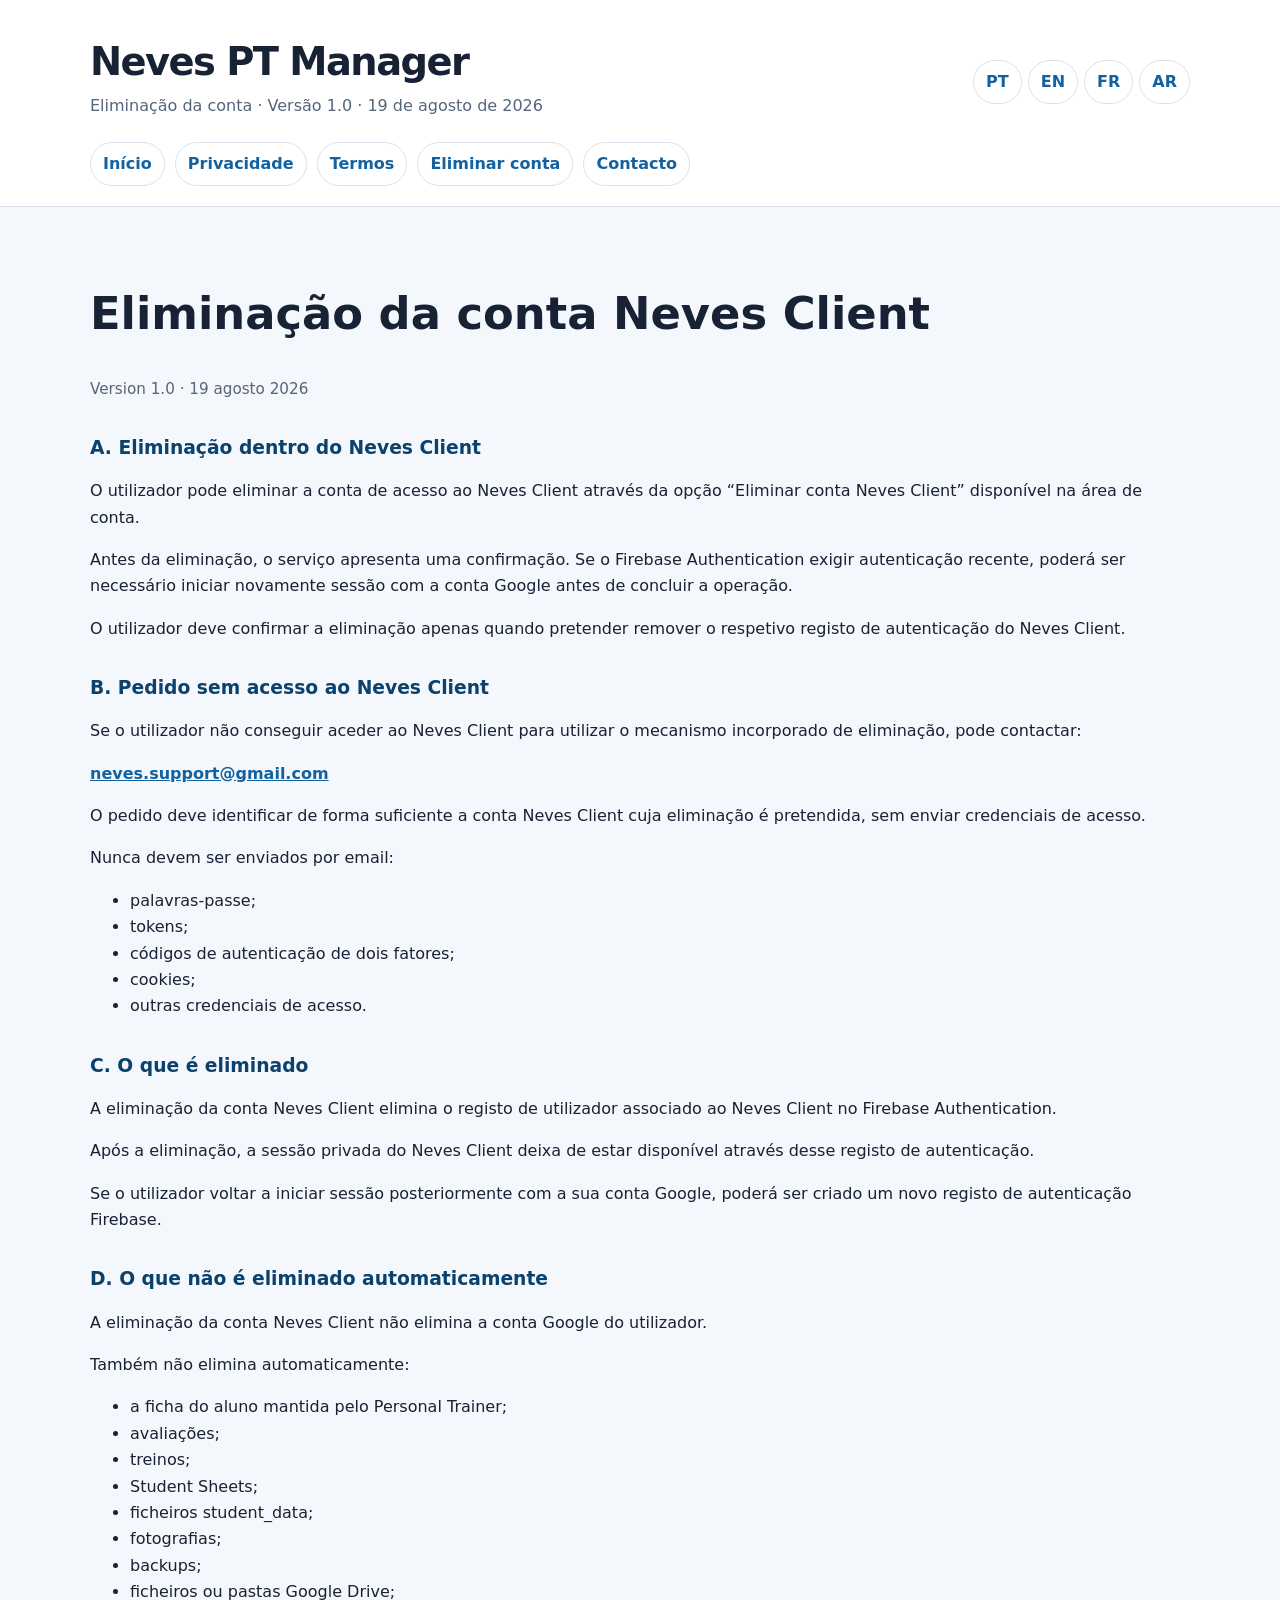
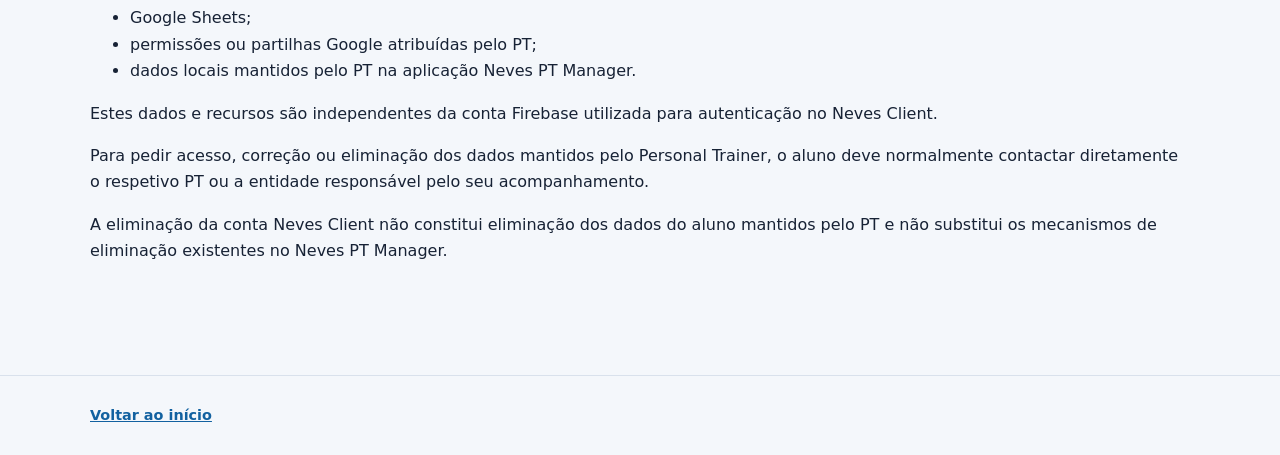
==== account-deletion.html @ 7a6c38d6 "Publish Neves PT Manager legal pages" ====
<!doctype html><html lang="pt"><head><meta charset="utf-8"><meta name="viewport" content="width=device-width,initial-scale=1"><meta name="description" content="Eliminação da conta Neves Client."><title>Eliminação da conta — Neves PT Manager</title><link rel="stylesheet" href="style.css"></head><body><header class="site-header"><div class="wrap brand"><div><h1>Neves PT Manager</h1><p class="i18n i18n-pt">Eliminação da conta · Versão 1.0 · 19 de agosto de 2026</p><p class="i18n i18n-en">Delete Neves Client Account</p><p class="i18n i18n-fr">Supprimer le compte Neves Client</p><p class="i18n i18n-ar" dir="rtl">حذف حساب Neves Client</p></div><div class="lang" aria-label="Idioma"><a href="#pt">PT</a><a href="#en">EN</a><a href="#fr">FR</a><a href="#ar">AR</a></div></div><div class="wrap"><nav aria-label="Navegação principal" class="i18n-nav-wrap"><span class="i18n i18n-nav i18n-pt"><a href="index.html#pt">Início</a><a href="privacy.html#pt">Privacidade</a><a href="terms.html#pt">Termos</a><a href="account-deletion.html#pt">Eliminar conta</a><a href="mailto:neves.support@gmail.com">Contacto</a></span><span class="i18n i18n-nav i18n-en"><a href="index.html#en">Home</a><a href="privacy.html#en">Privacy</a><a href="terms.html#en">Terms</a><a href="account-deletion.html#en">Delete account</a><a href="mailto:neves.support@gmail.com">Contact</a></span><span class="i18n i18n-nav i18n-fr"><a href="index.html#fr">Accueil</a><a href="privacy.html#fr">Confidentialité</a><a href="terms.html#fr">Conditions</a><a href="account-deletion.html#fr">Supprimer le compte</a><a href="mailto:neves.support@gmail.com">Contact</a></span><span class="i18n i18n-nav i18n-ar" dir="rtl"><a href="index.html#ar">الرئيسية</a><a href="privacy.html#ar">الخصوصية</a><a href="terms.html#ar">الشروط</a><a href="account-deletion.html#ar">حذف الحساب</a><a href="mailto:neves.support@gmail.com">اتصال</a></span></nav></div></header><main class="wrap legal"><section id="pt" class="language-panel" lang="pt"><header><h2>Eliminação da conta Neves Client</h2><p class="meta">Version 1.0 · 19 agosto 2026</p></header><h3>A. Eliminação dentro do Neves Client</h3><p>O utilizador pode eliminar a conta de acesso ao Neves Client através da opção “Eliminar conta Neves Client” disponível na área de conta.</p><p>Antes da eliminação, o serviço apresenta uma confirmação. Se o Firebase Authentication exigir autenticação recente, poderá ser necessário iniciar novamente sessão com a conta Google antes de concluir a operação.</p><p>O utilizador deve confirmar a eliminação apenas quando pretender remover o respetivo registo de autenticação do Neves Client.</p><h3>B. Pedido sem acesso ao Neves Client</h3><p>Se o utilizador não conseguir aceder ao Neves Client para utilizar o mecanismo incorporado de eliminação, pode contactar:</p><p><a href="mailto:neves.support@gmail.com" dir="ltr">neves.support@gmail.com</a></p><p>O pedido deve identificar de forma suficiente a conta Neves Client cuja eliminação é pretendida, sem enviar credenciais de acesso.</p><p>Nunca devem ser enviados por email:</p><ul><li>palavras-passe;</li><li>tokens;</li><li>códigos de autenticação de dois fatores;</li><li>cookies;</li><li>outras credenciais de acesso.</li></ul><h3>C. O que é eliminado</h3><p>A eliminação da conta Neves Client elimina o registo de utilizador associado ao Neves Client no Firebase Authentication.</p><p>Após a eliminação, a sessão privada do Neves Client deixa de estar disponível através desse registo de autenticação.</p><p>Se o utilizador voltar a iniciar sessão posteriormente com a sua conta Google, poderá ser criado um novo registo de autenticação Firebase.</p><h3>D. O que não é eliminado automaticamente</h3><p>A eliminação da conta Neves Client não elimina a conta Google do utilizador.</p><p>Também não elimina automaticamente:</p><ul><li>a ficha do aluno mantida pelo Personal Trainer;</li><li>avaliações;</li><li>treinos;</li><li>Student Sheets;</li><li>ficheiros student_data;</li><li>fotografias;</li><li>backups;</li><li>ficheiros ou pastas Google Drive;</li><li>Google Sheets;</li><li>permissões ou partilhas Google atribuídas pelo PT;</li><li>dados locais mantidos pelo PT na aplicação Neves PT Manager.</li></ul><p>Estes dados e recursos são independentes da conta Firebase utilizada para autenticação no Neves Client.</p><p>Para pedir acesso, correção ou eliminação dos dados mantidos pelo Personal Trainer, o aluno deve normalmente contactar diretamente o respetivo PT ou a entidade responsável pelo seu acompanhamento.</p><p>A eliminação da conta Neves Client não constitui eliminação dos dados do aluno mantidos pelo PT e não substitui os mecanismos de eliminação existentes no Neves PT Manager.</p></section><section id="en" class="language-panel" lang="en"><header><h2>Delete Neves Client account</h2><p class="meta">Version 1.0 · 19 agosto 2026</p></header><h3>A. Deletion inside Neves Client</h3><p>The user can delete the Neves Client access account through the “Delete Neves Client account” option available in the account area.</p><p>Before deletion, the service displays a confirmation. If Firebase Authentication requires recent authentication, the user may need to sign in again with the Google account before completing the operation.</p><p>The user should confirm deletion only when they intend to remove the corresponding Neves Client authentication record.</p><h3>B. Request without access to Neves Client</h3><p>If the user cannot access Neves Client to use the built-in deletion mechanism, they may contact:</p><p><a href="mailto:neves.support@gmail.com" dir="ltr">neves.support@gmail.com</a></p><p>The request should identify the Neves Client account to be deleted sufficiently, without sending access credentials.</p><p>Never send by email:</p><ul><li>passwords;</li><li>tokens;</li><li>two-factor authentication codes;</li><li>cookies;</li><li>other access credentials.</li></ul><h3>C. What is deleted</h3><p>Deleting the Neves Client account deletes the user record associated with Neves Client in Firebase Authentication.</p><p>After deletion, the private Neves Client session is no longer available through that authentication record.</p><p>If the user signs in again later with their Google account, a new Firebase authentication record may be created.</p><h3>D. What is not automatically deleted</h3><p>Deleting the Neves Client account does not delete the user’s Google account.</p><p>It also does not automatically delete:</p><ul><li>the student profile maintained by the Personal Trainer;</li><li>assessments;</li><li>workouts;</li><li>Student Sheets;</li><li>student_data files;</li><li>photographs;</li><li>backups;</li><li>Google Drive files or folders;</li><li>Google Sheets;</li><li>Google permissions or shares granted by the PT;</li><li>local data maintained by the PT in the Neves PT Manager application.</li></ul><p>These data and resources are independent of the Firebase account used for authentication in Neves Client.</p><p>To request access to, correction of, or deletion of data maintained by the Personal Trainer, the student should normally contact the relevant PT or the entity responsible for their monitoring directly.</p><p>Deleting the Neves Client account does not constitute deletion of student data maintained by the PT and does not replace the deletion mechanisms available in Neves PT Manager.</p></section><section id="fr" class="language-panel" lang="fr"><header><h2>Suppression du compte Neves Client</h2><p class="meta">Version 1.0 · 19 agosto 2026</p></header><h3>A. Suppression dans Neves Client</h3><p>L’utilisateur peut supprimer le compte d’accès à Neves Client au moyen de l’option « Supprimer le compte Neves Client » disponible dans l’espace compte.</p><p>Avant la suppression, le service affiche une confirmation. Si Firebase Authentication exige une authentification récente, l’utilisateur peut devoir se reconnecter avec son compte Google avant de terminer l’opération.</p><p>L’utilisateur ne doit confirmer la suppression que s’il souhaite retirer l’enregistrement d’authentification Neves Client correspondant.</p><h3>B. Demande sans accès à Neves Client</h3><p>Si l’utilisateur ne peut pas accéder à Neves Client pour utiliser le mécanisme de suppression intégré, il peut contacter :</p><p><a href="mailto:neves.support@gmail.com" dir="ltr">neves.support@gmail.com</a></p><p>La demande doit permettre d’identifier suffisamment le compte Neves Client à supprimer, sans envoyer d’identifiants d’accès.</p><p>Ne jamais envoyer par email :</p><ul><li>mots de passe ;</li><li>jetons ;</li><li>codes d’authentification à deux facteurs ;</li><li>cookies ;</li><li>autres identifiants d’accès.</li></ul><h3>C. Ce qui est supprimé</h3><p>La suppression du compte Neves Client supprime l’enregistrement utilisateur associé à Neves Client dans Firebase Authentication.</p><p>Après la suppression, la session privée Neves Client n’est plus disponible au moyen de cet enregistrement d’authentification.</p><p>Si l’utilisateur se reconnecte ultérieurement avec son compte Google, un nouvel enregistrement d’authentification Firebase peut être créé.</p><h3>D. Ce qui n’est pas supprimé automatiquement</h3><p>La suppression du compte Neves Client ne supprime pas le compte Google de l’utilisateur.</p><p>Elle ne supprime pas non plus automatiquement :</p><ul><li>la fiche de l’élève conservée par le Personal Trainer ;</li><li>les évaluations ;</li><li>les entraînements ;</li><li>les Student Sheets ;</li><li>les fichiers student_data ;</li><li>les photographies ;</li><li>les sauvegardes ;</li><li>les fichiers ou dossiers Google Drive ;</li><li>les Google Sheets ;</li><li>les autorisations ou partages Google accordés par le PT ;</li><li>les données locales conservées par le PT dans l’application Neves PT Manager.</li></ul><p>Ces données et ressources sont indépendantes du compte Firebase utilisé pour l’authentification dans Neves Client.</p><p>Pour demander l’accès, la rectification ou la suppression des données conservées par le Personal Trainer, l’élève doit normalement contacter directement le PT concerné ou l’entité responsable de son suivi.</p><p>La suppression du compte Neves Client ne constitue pas la suppression des données de l’élève conservées par le PT et ne remplace pas les mécanismes de suppression disponibles dans Neves PT Manager.</p></section><section id="ar" class="language-panel" lang="ar" dir="rtl"><header><h2>حذف حساب Neves Client</h2><p class="meta">Version 1.0 · 19 agosto 2026</p></header><h3>A. الحذف من داخل Neves Client</h3><p>يمكن للمستخدم حذف حساب الوصول إلى Neves Client من خلال خيار «حذف حساب Neves Client» المتاح في منطقة الحساب.</p><p>قبل الحذف، تعرض الخدمة رسالة تأكيد. وإذا طلب Firebase Authentication مصادقة حديثة، فقد يحتاج المستخدم إلى تسجيل الدخول مرة أخرى باستخدام حساب Google قبل إكمال العملية.</p><p>يجب على المستخدم تأكيد الحذف فقط عندما يرغب في إزالة سجل المصادقة المقابل في Neves Client.</p><h3>B. طلب الحذف دون الوصول إلى Neves Client</h3><p>إذا تعذر على المستخدم الوصول إلى Neves Client لاستخدام آلية الحذف المدمجة، فيمكنه التواصل عبر:</p><p><a href="mailto:neves.support@gmail.com" dir="ltr">neves.support@gmail.com</a></p><p>يجب أن يحدد الطلب حساب Neves Client المراد حذفه بما يكفي، من دون إرسال بيانات اعتماد الوصول.</p><p>يجب عدم إرسال ما يلي عبر البريد الإلكتروني مطلقًا:</p><ul><li>كلمات المرور؛</li><li>الرموز؛</li><li>رموز المصادقة الثنائية؛</li><li>ملفات تعريف الارتباط؛</li><li>أي بيانات اعتماد وصول أخرى.</li></ul><h3>C. ما يتم حذفه</h3><p>يؤدي حذف حساب Neves Client إلى حذف سجل المستخدم المرتبط بـ Neves Client في Firebase Authentication.</p><p>بعد الحذف، لا تعود جلسة Neves Client الخاصة متاحة من خلال سجل المصادقة ذلك.</p><p>إذا سجل المستخدم الدخول مرة أخرى لاحقًا باستخدام حساب Google، فقد يتم إنشاء سجل مصادقة Firebase جديد.</p><h3>D. ما لا يتم حذفه تلقائيًا</h3><p>لا يؤدي حذف حساب Neves Client إلى حذف حساب Google الخاص بالمستخدم.</p><p>كما لا يؤدي تلقائيًا إلى حذف:</p><ul><li>ملف الطالب الذي يحتفظ به المدرب الشخصي؛</li><li>التقييمات؛</li><li>التدريبات؛</li><li>Student Sheets؛</li><li>ملفات student_data؛</li><li>الصور؛</li><li>النسخ الاحتياطية؛</li><li>ملفات أو مجلدات Google Drive؛</li><li>Google Sheets؛</li><li>أذونات أو مشاركات Google التي منحها المدرب الشخصي؛</li><li>البيانات المحلية التي يحتفظ بها المدرب الشخصي في تطبيق Neves PT Manager.</li></ul><p>هذه البيانات والموارد مستقلة عن حساب Firebase المستخدم للمصادقة في Neves Client.</p><p>لطلب الوصول إلى البيانات التي يحتفظ بها المدرب الشخصي أو تصحيحها أو حذفها، يجب على الطالب عادةً التواصل مباشرةً مع المدرب الشخصي المعني أو الجهة المسؤولة عن متابعته.</p><p>لا يشكل حذف حساب Neves Client حذفًا لبيانات الطالب التي يحتفظ بها المدرب الشخصي، ولا يحل محل آليات الحذف المتاحة في Neves PT Manager.</p></section></main><footer class="site-footer"><div class="wrap"><span class="i18n i18n-pt"><a href="index.html#pt">Voltar ao início</a></span><span class="i18n i18n-en"><a href="index.html#en">Back to home</a></span><span class="i18n i18n-fr"><a href="index.html#fr">Retour à l’accueil</a></span><span class="i18n i18n-ar" dir="rtl"><a href="index.html#ar">العودة إلى الرئيسية</a></span></div></footer></body></html>
---- style.css ----
:root{color-scheme:light dark;--bg:#f4f7fb;--surface:#fff;--text:#172235;--muted:#56657a;--line:#d9e1ec;--accent:#1261a0;--accent2:#0b416d;--focus:#f2a900}*{box-sizing:border-box}html{scroll-behavior:smooth}body{margin:0;background:var(--bg);color:var(--text);font:16px/1.65 system-ui,-apple-system,"Segoe UI",sans-serif}a{color:var(--accent);font-weight:650}a:focus-visible{outline:3px solid var(--focus);outline-offset:3px}.wrap{width:min(1100px,calc(100% - 32px));margin:auto}.site-header{padding:30px 0 20px;border-bottom:1px solid var(--line);background:var(--surface)}.brand{display:flex;align-items:center;justify-content:space-between;gap:20px}.brand h1{margin:0;font-size:clamp(1.55rem,4vw,2.4rem);letter-spacing:-.04em}.brand p{margin:2px 0 0;color:var(--muted)}nav{display:flex;flex-wrap:wrap;gap:10px;margin-top:22px}nav a,.lang a{padding:8px 12px;border:1px solid var(--line);border-radius:999px;text-decoration:none;background:var(--surface)}.lang{display:flex;flex-wrap:wrap;gap:6px;margin-top:14px}.hero{padding:62px 0 44px}.hero h2{max-width:720px;margin:0 0 14px;font-size:clamp(2rem,6vw,4.4rem);line-height:1.08;letter-spacing:-.06em}.hero p{max-width:700px;color:var(--muted);font-size:1.1rem}.cards{display:grid;grid-template-columns:repeat(3,1fr);gap:16px;margin:28px 0 60px}.card,.notice,article{padding:24px;border:1px solid var(--line);border-radius:16px;background:var(--surface);box-shadow:0 8px 28px #12325d0d}.card h3{margin-top:0}.legal{padding:44px 0}.legal>header{margin-bottom:34px}.legal h2{font-size:clamp(1.8rem,4vw,2.8rem);line-height:1.15}.legal h3{margin-top:34px;color:var(--accent2);line-height:1.25}.legal h4{margin-bottom:4px}.meta{color:var(--muted);font-size:.95rem}.notice{margin:20px 0;background:#fff9e9;border-color:#efd489}.language-panel{display:none}.language-panel:target,.language-panel:first-of-type{display:block}.language-panel:target~.language-panel{display:none}.language-index{display:flex;flex-wrap:wrap;gap:8px;margin:20px 0}.language-index a{font-size:.9rem}.site-footer{margin-top:50px;padding:28px 0;border-top:1px solid var(--line);color:var(--muted);font-size:.9rem}.site-footer p{margin:4px 0}.back{display:inline-block;margin:20px 0}@media(max-width:760px){.brand{display:block}.cards{grid-template-columns:1fr}.hero{padding:42px 0 25px}.legal{padding-top:25px}.legal h3{margin-top:28px}}@media(prefers-color-scheme:dark){:root{--bg:#101720;--surface:#172331;--text:#e9f0f8;--muted:#adbbca;--line:#304255;--accent:#7fc4ff;--accent2:#a7d7ff}.notice{background:#302a19;border-color:#876d2d}}.language-panel{display:none}.language-panel#pt{display:block}.language-panel:target{display:block}body:has(.language-panel:target) .language-panel#pt:not(:target){display:none}


/* Static language chrome and homepage panels. */
.i18n{display:none}.i18n-pt{display:inline}.i18n-nav.i18n-pt{display:flex}.home-panel{display:none}.home-panel#pt{display:block}.home-panel:target{display:block}body:has(#en:target) .i18n-pt,body:has(#fr:target) .i18n-pt,body:has(#ar:target) .i18n-pt{display:none}body:has(#en:target) .i18n-en,body:has(#fr:target) .i18n-fr,body:has(#ar:target) .i18n-ar{display:inline}body:has(#en:target) .i18n-nav.i18n-en,body:has(#fr:target) .i18n-nav.i18n-fr,body:has(#ar:target) .i18n-nav.i18n-ar{display:flex}body:has(#en:target) .home-panel#pt,body:has(#fr:target) .home-panel#pt,body:has(#ar:target) .home-panel#pt{display:none}.i18n-nav-wrap{display:block}.i18n-nav{gap:10px;flex-wrap:wrap}.home-panel[dir="rtl"]{text-align:right}.home-panel[dir="rtl"] .cards{direction:rtl}.home-panel[dir="rtl"] .notice{text-align:right}
/* Homepage-specific localized subtitle. */
body:has(.home-panel) .brand p.i18n{font-size:0}
body:has(.home-panel) .brand p.i18n::after{font-size:16px}
body:has(.home-panel) .brand p.i18n-pt::after{content:"Legal e Privacidade"}
body:has(.home-panel) .brand p.i18n-en::after{content:"Legal & Privacy"}
body:has(.home-panel) .brand p.i18n-fr::after{content:"Juridique et confidentialité"}
body:has(.home-panel) .brand p.i18n-ar::after{content:"المعلومات القانونية والخصوصية"}
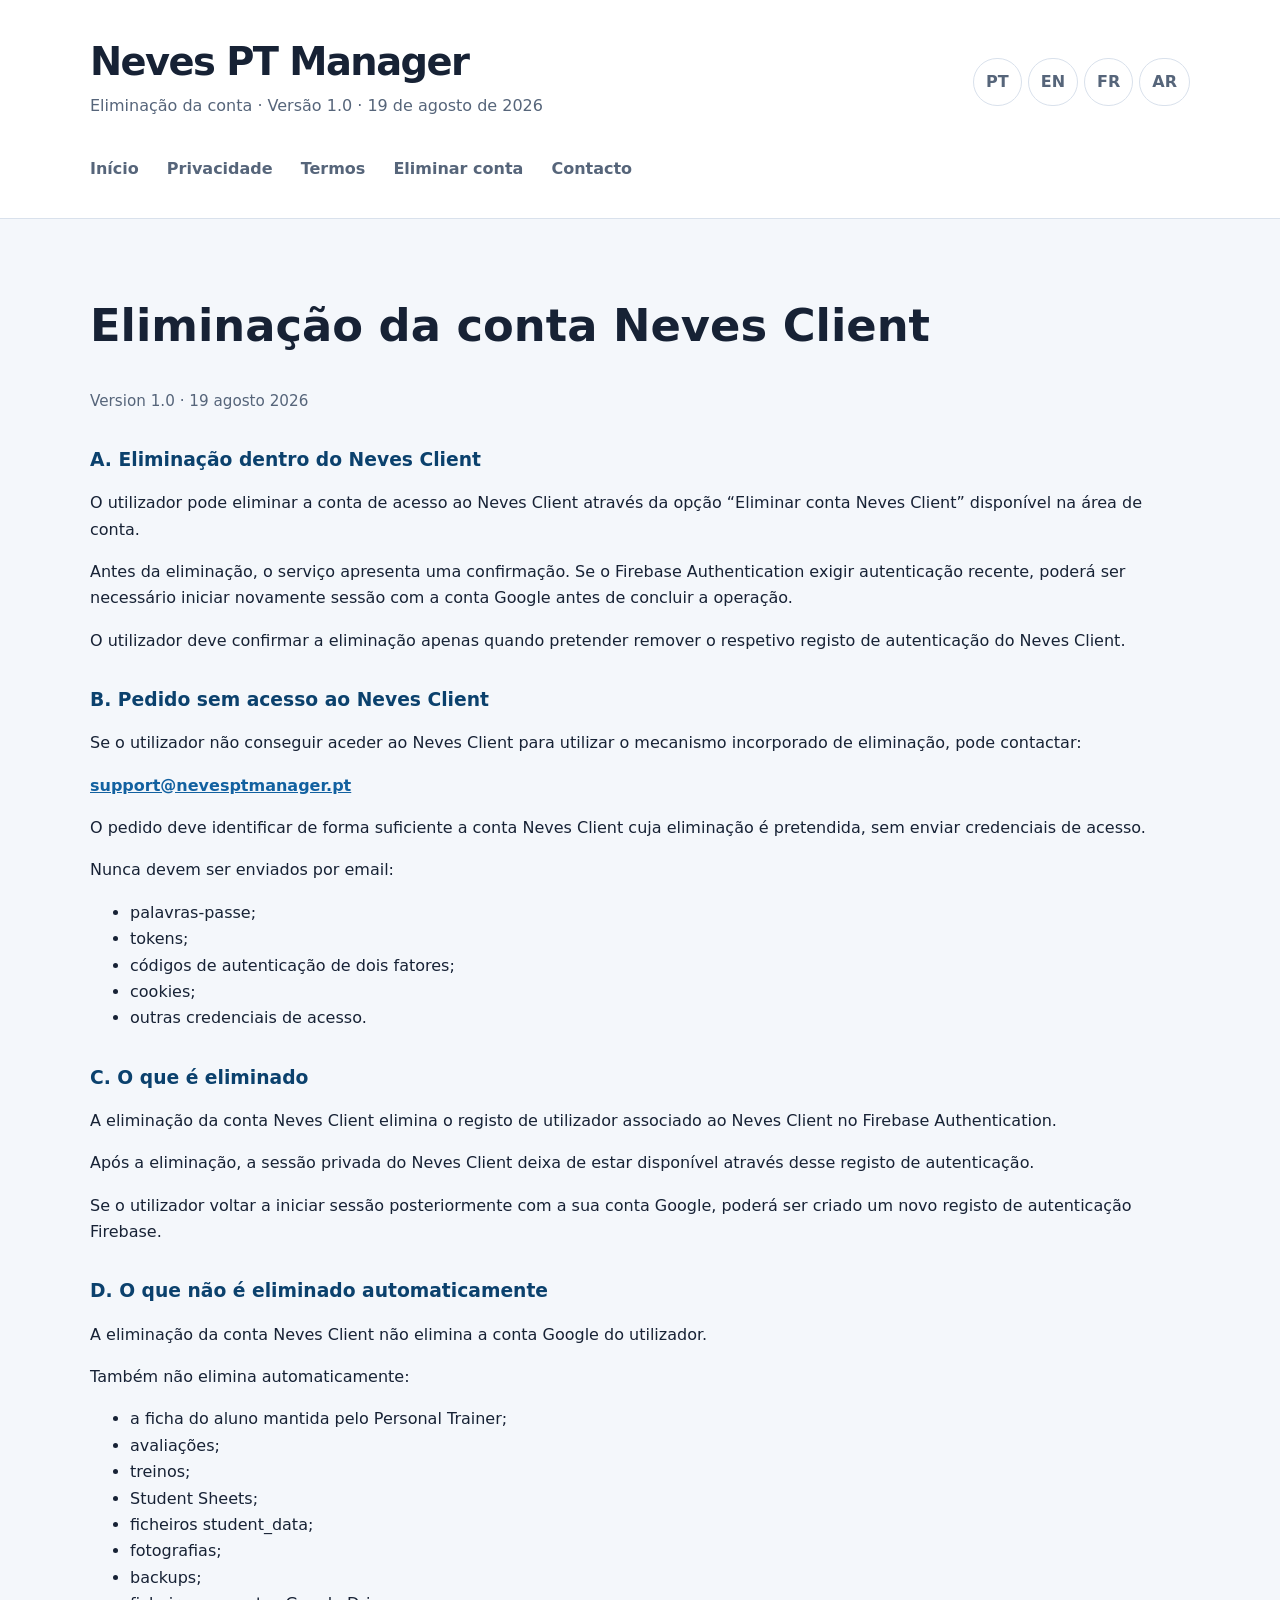
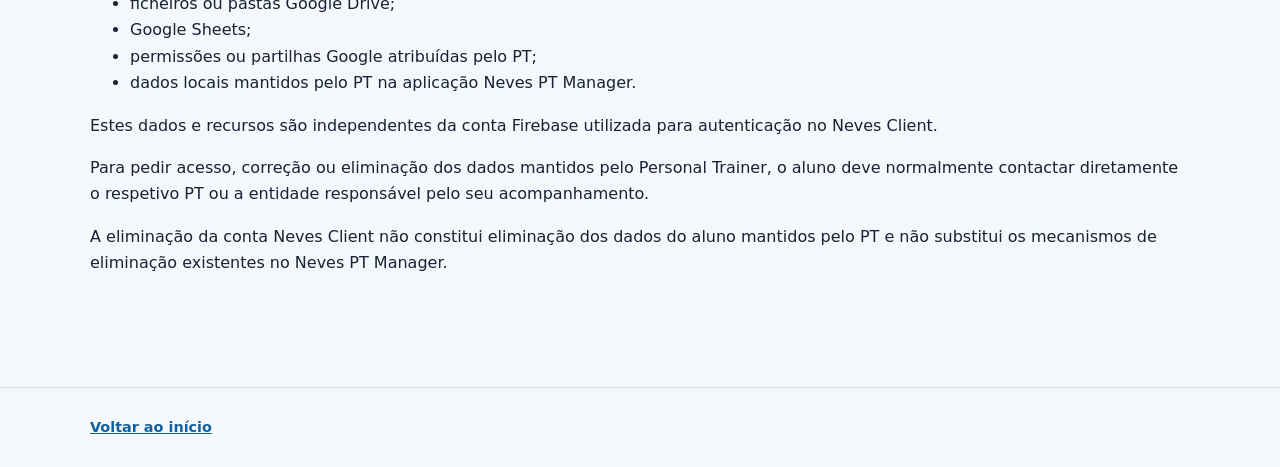
==== commit a78165c8: "Fix French terms title" ====
--- a/account-deletion.html
+++ b/account-deletion.html
@@ -1 +1 @@
-<!doctype html><html lang="pt"><head><meta charset="utf-8"><meta name="viewport" content="width=device-width,initial-scale=1"><meta name="description" content="Eliminação da conta Neves Client."><title>Eliminação da conta — Neves PT Manager</title><link rel="stylesheet" href="style.css"></head><body><header class="site-header"><div class="wrap brand"><div><h1>Neves PT Manager</h1><p class="i18n i18n-pt">Eliminação da conta · Versão 1.0 · 19 de agosto de 2026</p><p class="i18n i18n-en">Delete Neves Client Account</p><p class="i18n i18n-fr">Supprimer le compte Neves Client</p><p class="i18n i18n-ar" dir="rtl">حذف حساب Neves Client</p></div><div class="lang" aria-label="Idioma"><a href="#pt">PT</a><a href="#en">EN</a><a href="#fr">FR</a><a href="#ar">AR</a></div></div><div class="wrap"><nav aria-label="Navegação principal" class="i18n-nav-wrap"><span class="i18n i18n-nav i18n-pt"><a href="index.html#pt">Início</a><a href="privacy.html#pt">Privacidade</a><a href="terms.html#pt">Termos</a><a href="account-deletion.html#pt">Eliminar conta</a><a href="mailto:neves.support@gmail.com">Contacto</a></span><span class="i18n i18n-nav i18n-en"><a href="index.html#en">Home</a><a href="privacy.html#en">Privacy</a><a href="terms.html#en">Terms</a><a href="account-deletion.html#en">Delete account</a><a href="mailto:neves.support@gmail.com">Contact</a></span><span class="i18n i18n-nav i18n-fr"><a href="index.html#fr">Accueil</a><a href="privacy.html#fr">Confidentialité</a><a href="terms.html#fr">Conditions</a><a href="account-deletion.html#fr">Supprimer le compte</a><a href="mailto:neves.support@gmail.com">Contact</a></span><span class="i18n i18n-nav i18n-ar" dir="rtl"><a href="index.html#ar">الرئيسية</a><a href="privacy.html#ar">الخصوصية</a><a href="terms.html#ar">الشروط</a><a href="account-deletion.html#ar">حذف الحساب</a><a href="mailto:neves.support@gmail.com">اتصال</a></span></nav></div></header><main class="wrap legal"><section id="pt" class="language-panel" lang="pt"><header><h2>Eliminação da conta Neves Client</h2><p class="meta">Version 1.0 · 19 agosto 2026</p></header><h3>A. Eliminação dentro do Neves Client</h3><p>O utilizador pode eliminar a conta de acesso ao Neves Client através da opção “Eliminar conta Neves Client” disponível na área de conta.</p><p>Antes da eliminação, o serviço apresenta uma confirmação. Se o Firebase Authentication exigir autenticação recente, poderá ser necessário iniciar novamente sessão com a conta Google antes de concluir a operação.</p><p>O utilizador deve confirmar a eliminação apenas quando pretender remover o respetivo registo de autenticação do Neves Client.</p><h3>B. Pedido sem acesso ao Neves Client</h3><p>Se o utilizador não conseguir aceder ao Neves Client para utilizar o mecanismo incorporado de eliminação, pode contactar:</p><p><a href="mailto:neves.support@gmail.com" dir="ltr">neves.support@gmail.com</a></p><p>O pedido deve identificar de forma suficiente a conta Neves Client cuja eliminação é pretendida, sem enviar credenciais de acesso.</p><p>Nunca devem ser enviados por email:</p><ul><li>palavras-passe;</li><li>tokens;</li><li>códigos de autenticação de dois fatores;</li><li>cookies;</li><li>outras credenciais de acesso.</li></ul><h3>C. O que é eliminado</h3><p>A eliminação da conta Neves Client elimina o registo de utilizador associado ao Neves Client no Firebase Authentication.</p><p>Após a eliminação, a sessão privada do Neves Client deixa de estar disponível através desse registo de autenticação.</p><p>Se o utilizador voltar a iniciar sessão posteriormente com a sua conta Google, poderá ser criado um novo registo de autenticação Firebase.</p><h3>D. O que não é eliminado automaticamente</h3><p>A eliminação da conta Neves Client não elimina a conta Google do utilizador.</p><p>Também não elimina automaticamente:</p><ul><li>a ficha do aluno mantida pelo Personal Trainer;</li><li>avaliações;</li><li>treinos;</li><li>Student Sheets;</li><li>ficheiros student_data;</li><li>fotografias;</li><li>backups;</li><li>ficheiros ou pastas Google Drive;</li><li>Google Sheets;</li><li>permissões ou partilhas Google atribuídas pelo PT;</li><li>dados locais mantidos pelo PT na aplicação Neves PT Manager.</li></ul><p>Estes dados e recursos são independentes da conta Firebase utilizada para autenticação no Neves Client.</p><p>Para pedir acesso, correção ou eliminação dos dados mantidos pelo Personal Trainer, o aluno deve normalmente contactar diretamente o respetivo PT ou a entidade responsável pelo seu acompanhamento.</p><p>A eliminação da conta Neves Client não constitui eliminação dos dados do aluno mantidos pelo PT e não substitui os mecanismos de eliminação existentes no Neves PT Manager.</p></section><section id="en" class="language-panel" lang="en"><header><h2>Delete Neves Client account</h2><p class="meta">Version 1.0 · 19 agosto 2026</p></header><h3>A. Deletion inside Neves Client</h3><p>The user can delete the Neves Client access account through the “Delete Neves Client account” option available in the account area.</p><p>Before deletion, the service displays a confirmation. If Firebase Authentication requires recent authentication, the user may need to sign in again with the Google account before completing the operation.</p><p>The user should confirm deletion only when they intend to remove the corresponding Neves Client authentication record.</p><h3>B. Request without access to Neves Client</h3><p>If the user cannot access Neves Client to use the built-in deletion mechanism, they may contact:</p><p><a href="mailto:neves.support@gmail.com" dir="ltr">neves.support@gmail.com</a></p><p>The request should identify the Neves Client account to be deleted sufficiently, without sending access credentials.</p><p>Never send by email:</p><ul><li>passwords;</li><li>tokens;</li><li>two-factor authentication codes;</li><li>cookies;</li><li>other access credentials.</li></ul><h3>C. What is deleted</h3><p>Deleting the Neves Client account deletes the user record associated with Neves Client in Firebase Authentication.</p><p>After deletion, the private Neves Client session is no longer available through that authentication record.</p><p>If the user signs in again later with their Google account, a new Firebase authentication record may be created.</p><h3>D. What is not automatically deleted</h3><p>Deleting the Neves Client account does not delete the user’s Google account.</p><p>It also does not automatically delete:</p><ul><li>the student profile maintained by the Personal Trainer;</li><li>assessments;</li><li>workouts;</li><li>Student Sheets;</li><li>student_data files;</li><li>photographs;</li><li>backups;</li><li>Google Drive files or folders;</li><li>Google Sheets;</li><li>Google permissions or shares granted by the PT;</li><li>local data maintained by the PT in the Neves PT Manager application.</li></ul><p>These data and resources are independent of the Firebase account used for authentication in Neves Client.</p><p>To request access to, correction of, or deletion of data maintained by the Personal Trainer, the student should normally contact the relevant PT or the entity responsible for their monitoring directly.</p><p>Deleting the Neves Client account does not constitute deletion of student data maintained by the PT and does not replace the deletion mechanisms available in Neves PT Manager.</p></section><section id="fr" class="language-panel" lang="fr"><header><h2>Suppression du compte Neves Client</h2><p class="meta">Version 1.0 · 19 agosto 2026</p></header><h3>A. Suppression dans Neves Client</h3><p>L’utilisateur peut supprimer le compte d’accès à Neves Client au moyen de l’option « Supprimer le compte Neves Client » disponible dans l’espace compte.</p><p>Avant la suppression, le service affiche une confirmation. Si Firebase Authentication exige une authentification récente, l’utilisateur peut devoir se reconnecter avec son compte Google avant de terminer l’opération.</p><p>L’utilisateur ne doit confirmer la suppression que s’il souhaite retirer l’enregistrement d’authentification Neves Client correspondant.</p><h3>B. Demande sans accès à Neves Client</h3><p>Si l’utilisateur ne peut pas accéder à Neves Client pour utiliser le mécanisme de suppression intégré, il peut contacter :</p><p><a href="mailto:neves.support@gmail.com" dir="ltr">neves.support@gmail.com</a></p><p>La demande doit permettre d’identifier suffisamment le compte Neves Client à supprimer, sans envoyer d’identifiants d’accès.</p><p>Ne jamais envoyer par email :</p><ul><li>mots de passe ;</li><li>jetons ;</li><li>codes d’authentification à deux facteurs ;</li><li>cookies ;</li><li>autres identifiants d’accès.</li></ul><h3>C. Ce qui est supprimé</h3><p>La suppression du compte Neves Client supprime l’enregistrement utilisateur associé à Neves Client dans Firebase Authentication.</p><p>Après la suppression, la session privée Neves Client n’est plus disponible au moyen de cet enregistrement d’authentification.</p><p>Si l’utilisateur se reconnecte ultérieurement avec son compte Google, un nouvel enregistrement d’authentification Firebase peut être créé.</p><h3>D. Ce qui n’est pas supprimé automatiquement</h3><p>La suppression du compte Neves Client ne supprime pas le compte Google de l’utilisateur.</p><p>Elle ne supprime pas non plus automatiquement :</p><ul><li>la fiche de l’élève conservée par le Personal Trainer ;</li><li>les évaluations ;</li><li>les entraînements ;</li><li>les Student Sheets ;</li><li>les fichiers student_data ;</li><li>les photographies ;</li><li>les sauvegardes ;</li><li>les fichiers ou dossiers Google Drive ;</li><li>les Google Sheets ;</li><li>les autorisations ou partages Google accordés par le PT ;</li><li>les données locales conservées par le PT dans l’application Neves PT Manager.</li></ul><p>Ces données et ressources sont indépendantes du compte Firebase utilisé pour l’authentification dans Neves Client.</p><p>Pour demander l’accès, la rectification ou la suppression des données conservées par le Personal Trainer, l’élève doit normalement contacter directement le PT concerné ou l’entité responsable de son suivi.</p><p>La suppression du compte Neves Client ne constitue pas la suppression des données de l’élève conservées par le PT et ne remplace pas les mécanismes de suppression disponibles dans Neves PT Manager.</p></section><section id="ar" class="language-panel" lang="ar" dir="rtl"><header><h2>حذف حساب Neves Client</h2><p class="meta">Version 1.0 · 19 agosto 2026</p></header><h3>A. الحذف من داخل Neves Client</h3><p>يمكن للمستخدم حذف حساب الوصول إلى Neves Client من خلال خيار «حذف حساب Neves Client» المتاح في منطقة الحساب.</p><p>قبل الحذف، تعرض الخدمة رسالة تأكيد. وإذا طلب Firebase Authentication مصادقة حديثة، فقد يحتاج المستخدم إلى تسجيل الدخول مرة أخرى باستخدام حساب Google قبل إكمال العملية.</p><p>يجب على المستخدم تأكيد الحذف فقط عندما يرغب في إزالة سجل المصادقة المقابل في Neves Client.</p><h3>B. طلب الحذف دون الوصول إلى Neves Client</h3><p>إذا تعذر على المستخدم الوصول إلى Neves Client لاستخدام آلية الحذف المدمجة، فيمكنه التواصل عبر:</p><p><a href="mailto:neves.support@gmail.com" dir="ltr">neves.support@gmail.com</a></p><p>يجب أن يحدد الطلب حساب Neves Client المراد حذفه بما يكفي، من دون إرسال بيانات اعتماد الوصول.</p><p>يجب عدم إرسال ما يلي عبر البريد الإلكتروني مطلقًا:</p><ul><li>كلمات المرور؛</li><li>الرموز؛</li><li>رموز المصادقة الثنائية؛</li><li>ملفات تعريف الارتباط؛</li><li>أي بيانات اعتماد وصول أخرى.</li></ul><h3>C. ما يتم حذفه</h3><p>يؤدي حذف حساب Neves Client إلى حذف سجل المستخدم المرتبط بـ Neves Client في Firebase Authentication.</p><p>بعد الحذف، لا تعود جلسة Neves Client الخاصة متاحة من خلال سجل المصادقة ذلك.</p><p>إذا سجل المستخدم الدخول مرة أخرى لاحقًا باستخدام حساب Google، فقد يتم إنشاء سجل مصادقة Firebase جديد.</p><h3>D. ما لا يتم حذفه تلقائيًا</h3><p>لا يؤدي حذف حساب Neves Client إلى حذف حساب Google الخاص بالمستخدم.</p><p>كما لا يؤدي تلقائيًا إلى حذف:</p><ul><li>ملف الطالب الذي يحتفظ به المدرب الشخصي؛</li><li>التقييمات؛</li><li>التدريبات؛</li><li>Student Sheets؛</li><li>ملفات student_data؛</li><li>الصور؛</li><li>النسخ الاحتياطية؛</li><li>ملفات أو مجلدات Google Drive؛</li><li>Google Sheets؛</li><li>أذونات أو مشاركات Google التي منحها المدرب الشخصي؛</li><li>البيانات المحلية التي يحتفظ بها المدرب الشخصي في تطبيق Neves PT Manager.</li></ul><p>هذه البيانات والموارد مستقلة عن حساب Firebase المستخدم للمصادقة في Neves Client.</p><p>لطلب الوصول إلى البيانات التي يحتفظ بها المدرب الشخصي أو تصحيحها أو حذفها، يجب على الطالب عادةً التواصل مباشرةً مع المدرب الشخصي المعني أو الجهة المسؤولة عن متابعته.</p><p>لا يشكل حذف حساب Neves Client حذفًا لبيانات الطالب التي يحتفظ بها المدرب الشخصي، ولا يحل محل آليات الحذف المتاحة في Neves PT Manager.</p></section></main><footer class="site-footer"><div class="wrap"><span class="i18n i18n-pt"><a href="index.html#pt">Voltar ao início</a></span><span class="i18n i18n-en"><a href="index.html#en">Back to home</a></span><span class="i18n i18n-fr"><a href="index.html#fr">Retour à l’accueil</a></span><span class="i18n i18n-ar" dir="rtl"><a href="index.html#ar">العودة إلى الرئيسية</a></span></div></footer></body></html>
+<!doctype html><html lang="pt"><head><meta charset="utf-8"><meta name="viewport" content="width=device-width,initial-scale=1"><meta name="description" content="Eliminação da conta Neves Client."><title>Eliminação da conta — Neves PT Manager</title><link rel="stylesheet" href="style.css"></head><body><header class="site-header"><div class="wrap brand"><div><h1>Neves PT Manager</h1><p class="i18n i18n-pt">Eliminação da conta · Versão 1.0 · 19 de agosto de 2026</p><p class="i18n i18n-en">Delete Neves Client Account</p><p class="i18n i18n-fr">Supprimer le compte Neves Client</p><p class="i18n i18n-ar" dir="rtl">حذف حساب Neves Client</p></div><div class="lang" aria-label="Idioma"><a href="#pt">PT</a><a href="#en">EN</a><a href="#fr">FR</a><a href="#ar">AR</a></div></div><div class="wrap"><nav aria-label="Navegação principal" class="i18n-nav-wrap"><span class="i18n i18n-nav i18n-pt"><a href="index.html#pt">Início</a><a href="privacy.html#pt">Privacidade</a><a href="terms.html#pt">Termos</a><a href="account-deletion.html#pt">Eliminar conta</a><a href="mailto:support@nevesptmanager.pt">Contacto</a></span><span class="i18n i18n-nav i18n-en"><a href="index.html#en">Home</a><a href="privacy.html#en">Privacy</a><a href="terms.html#en">Terms</a><a href="account-deletion.html#en">Delete account</a><a href="mailto:support@nevesptmanager.pt">Contact</a></span><span class="i18n i18n-nav i18n-fr"><a href="index.html#fr">Accueil</a><a href="privacy.html#fr">Confidentialité</a><a href="terms.html#fr">Conditions</a><a href="account-deletion.html#fr">Supprimer le compte</a><a href="mailto:support@nevesptmanager.pt">Contact</a></span><span class="i18n i18n-nav i18n-ar" dir="rtl"><a href="index.html#ar">الرئيسية</a><a href="privacy.html#ar">الخصوصية</a><a href="terms.html#ar">الشروط</a><a href="account-deletion.html#ar">حذف الحساب</a><a href="mailto:support@nevesptmanager.pt">اتصال</a></span></nav></div></header><main class="wrap legal"><section id="pt" class="language-panel" lang="pt"><header><h2>Eliminação da conta Neves Client</h2><p class="meta">Version 1.0 · 19 agosto 2026</p></header><h3>A. Eliminação dentro do Neves Client</h3><p>O utilizador pode eliminar a conta de acesso ao Neves Client através da opção “Eliminar conta Neves Client” disponível na área de conta.</p><p>Antes da eliminação, o serviço apresenta uma confirmação. Se o Firebase Authentication exigir autenticação recente, poderá ser necessário iniciar novamente sessão com a conta Google antes de concluir a operação.</p><p>O utilizador deve confirmar a eliminação apenas quando pretender remover o respetivo registo de autenticação do Neves Client.</p><h3>B. Pedido sem acesso ao Neves Client</h3><p>Se o utilizador não conseguir aceder ao Neves Client para utilizar o mecanismo incorporado de eliminação, pode contactar:</p><p><a href="mailto:support@nevesptmanager.pt" dir="ltr">support@nevesptmanager.pt</a></p><p>O pedido deve identificar de forma suficiente a conta Neves Client cuja eliminação é pretendida, sem enviar credenciais de acesso.</p><p>Nunca devem ser enviados por email:</p><ul><li>palavras-passe;</li><li>tokens;</li><li>códigos de autenticação de dois fatores;</li><li>cookies;</li><li>outras credenciais de acesso.</li></ul><h3>C. O que é eliminado</h3><p>A eliminação da conta Neves Client elimina o registo de utilizador associado ao Neves Client no Firebase Authentication.</p><p>Após a eliminação, a sessão privada do Neves Client deixa de estar disponível através desse registo de autenticação.</p><p>Se o utilizador voltar a iniciar sessão posteriormente com a sua conta Google, poderá ser criado um novo registo de autenticação Firebase.</p><h3>D. O que não é eliminado automaticamente</h3><p>A eliminação da conta Neves Client não elimina a conta Google do utilizador.</p><p>Também não elimina automaticamente:</p><ul><li>a ficha do aluno mantida pelo Personal Trainer;</li><li>avaliações;</li><li>treinos;</li><li>Student Sheets;</li><li>ficheiros student_data;</li><li>fotografias;</li><li>backups;</li><li>ficheiros ou pastas Google Drive;</li><li>Google Sheets;</li><li>permissões ou partilhas Google atribuídas pelo PT;</li><li>dados locais mantidos pelo PT na aplicação Neves PT Manager.</li></ul><p>Estes dados e recursos são independentes da conta Firebase utilizada para autenticação no Neves Client.</p><p>Para pedir acesso, correção ou eliminação dos dados mantidos pelo Personal Trainer, o aluno deve normalmente contactar diretamente o respetivo PT ou a entidade responsável pelo seu acompanhamento.</p><p>A eliminação da conta Neves Client não constitui eliminação dos dados do aluno mantidos pelo PT e não substitui os mecanismos de eliminação existentes no Neves PT Manager.</p></section><section id="en" class="language-panel" lang="en"><header><h2>Delete Neves Client account</h2><p class="meta">Version 1.0 · 19 agosto 2026</p></header><h3>A. Deletion inside Neves Client</h3><p>The user can delete the Neves Client access account through the “Delete Neves Client account” option available in the account area.</p><p>Before deletion, the service displays a confirmation. If Firebase Authentication requires recent authentication, the user may need to sign in again with the Google account before completing the operation.</p><p>The user should confirm deletion only when they intend to remove the corresponding Neves Client authentication record.</p><h3>B. Request without access to Neves Client</h3><p>If the user cannot access Neves Client to use the built-in deletion mechanism, they may contact:</p><p><a href="mailto:support@nevesptmanager.pt" dir="ltr">support@nevesptmanager.pt</a></p><p>The request should identify the Neves Client account to be deleted sufficiently, without sending access credentials.</p><p>Never send by email:</p><ul><li>passwords;</li><li>tokens;</li><li>two-factor authentication codes;</li><li>cookies;</li><li>other access credentials.</li></ul><h3>C. What is deleted</h3><p>Deleting the Neves Client account deletes the user record associated with Neves Client in Firebase Authentication.</p><p>After deletion, the private Neves Client session is no longer available through that authentication record.</p><p>If the user signs in again later with their Google account, a new Firebase authentication record may be created.</p><h3>D. What is not automatically deleted</h3><p>Deleting the Neves Client account does not delete the user’s Google account.</p><p>It also does not automatically delete:</p><ul><li>the student profile maintained by the Personal Trainer;</li><li>assessments;</li><li>workouts;</li><li>Student Sheets;</li><li>student_data files;</li><li>photographs;</li><li>backups;</li><li>Google Drive files or folders;</li><li>Google Sheets;</li><li>Google permissions or shares granted by the PT;</li><li>local data maintained by the PT in the Neves PT Manager application.</li></ul><p>These data and resources are independent of the Firebase account used for authentication in Neves Client.</p><p>To request access to, correction of, or deletion of data maintained by the Personal Trainer, the student should normally contact the relevant PT or the entity responsible for their monitoring directly.</p><p>Deleting the Neves Client account does not constitute deletion of student data maintained by the PT and does not replace the deletion mechanisms available in Neves PT Manager.</p></section><section id="fr" class="language-panel" lang="fr"><header><h2>Suppression du compte Neves Client</h2><p class="meta">Version 1.0 · 19 agosto 2026</p></header><h3>A. Suppression dans Neves Client</h3><p>L’utilisateur peut supprimer le compte d’accès à Neves Client au moyen de l’option « Supprimer le compte Neves Client » disponible dans l’espace compte.</p><p>Avant la suppression, le service affiche une confirmation. Si Firebase Authentication exige une authentification récente, l’utilisateur peut devoir se reconnecter avec son compte Google avant de terminer l’opération.</p><p>L’utilisateur ne doit confirmer la suppression que s’il souhaite retirer l’enregistrement d’authentification Neves Client correspondant.</p><h3>B. Demande sans accès à Neves Client</h3><p>Si l’utilisateur ne peut pas accéder à Neves Client pour utiliser le mécanisme de suppression intégré, il peut contacter :</p><p><a href="mailto:support@nevesptmanager.pt" dir="ltr">support@nevesptmanager.pt</a></p><p>La demande doit permettre d’identifier suffisamment le compte Neves Client à supprimer, sans envoyer d’identifiants d’accès.</p><p>Ne jamais envoyer par email :</p><ul><li>mots de passe ;</li><li>jetons ;</li><li>codes d’authentification à deux facteurs ;</li><li>cookies ;</li><li>autres identifiants d’accès.</li></ul><h3>C. Ce qui est supprimé</h3><p>La suppression du compte Neves Client supprime l’enregistrement utilisateur associé à Neves Client dans Firebase Authentication.</p><p>Après la suppression, la session privée Neves Client n’est plus disponible au moyen de cet enregistrement d’authentification.</p><p>Si l’utilisateur se reconnecte ultérieurement avec son compte Google, un nouvel enregistrement d’authentification Firebase peut être créé.</p><h3>D. Ce qui n’est pas supprimé automatiquement</h3><p>La suppression du compte Neves Client ne supprime pas le compte Google de l’utilisateur.</p><p>Elle ne supprime pas non plus automatiquement :</p><ul><li>la fiche de l’élève conservée par le Personal Trainer ;</li><li>les évaluations ;</li><li>les entraînements ;</li><li>les Student Sheets ;</li><li>les fichiers student_data ;</li><li>les photographies ;</li><li>les sauvegardes ;</li><li>les fichiers ou dossiers Google Drive ;</li><li>les Google Sheets ;</li><li>les autorisations ou partages Google accordés par le PT ;</li><li>les données locales conservées par le PT dans l’application Neves PT Manager.</li></ul><p>Ces données et ressources sont indépendantes du compte Firebase utilisé pour l’authentification dans Neves Client.</p><p>Pour demander l’accès, la rectification ou la suppression des données conservées par le Personal Trainer, l’élève doit normalement contacter directement le PT concerné ou l’entité responsable de son suivi.</p><p>La suppression du compte Neves Client ne constitue pas la suppression des données de l’élève conservées par le PT et ne remplace pas les mécanismes de suppression disponibles dans Neves PT Manager.</p></section><section id="ar" class="language-panel" lang="ar" dir="rtl"><header><h2>حذف حساب Neves Client</h2><p class="meta">Version 1.0 · 19 agosto 2026</p></header><h3>A. الحذف من داخل Neves Client</h3><p>يمكن للمستخدم حذف حساب الوصول إلى Neves Client من خلال خيار «حذف حساب Neves Client» المتاح في منطقة الحساب.</p><p>قبل الحذف، تعرض الخدمة رسالة تأكيد. وإذا طلب Firebase Authentication مصادقة حديثة، فقد يحتاج المستخدم إلى تسجيل الدخول مرة أخرى باستخدام حساب Google قبل إكمال العملية.</p><p>يجب على المستخدم تأكيد الحذف فقط عندما يرغب في إزالة سجل المصادقة المقابل في Neves Client.</p><h3>B. طلب الحذف دون الوصول إلى Neves Client</h3><p>إذا تعذر على المستخدم الوصول إلى Neves Client لاستخدام آلية الحذف المدمجة، فيمكنه التواصل عبر:</p><p><a href="mailto:support@nevesptmanager.pt" dir="ltr">support@nevesptmanager.pt</a></p><p>يجب أن يحدد الطلب حساب Neves Client المراد حذفه بما يكفي، من دون إرسال بيانات اعتماد الوصول.</p><p>يجب عدم إرسال ما يلي عبر البريد الإلكتروني مطلقًا:</p><ul><li>كلمات المرور؛</li><li>الرموز؛</li><li>رموز المصادقة الثنائية؛</li><li>ملفات تعريف الارتباط؛</li><li>أي بيانات اعتماد وصول أخرى.</li></ul><h3>C. ما يتم حذفه</h3><p>يؤدي حذف حساب Neves Client إلى حذف سجل المستخدم المرتبط بـ Neves Client في Firebase Authentication.</p><p>بعد الحذف، لا تعود جلسة Neves Client الخاصة متاحة من خلال سجل المصادقة ذلك.</p><p>إذا سجل المستخدم الدخول مرة أخرى لاحقًا باستخدام حساب Google، فقد يتم إنشاء سجل مصادقة Firebase جديد.</p><h3>D. ما لا يتم حذفه تلقائيًا</h3><p>لا يؤدي حذف حساب Neves Client إلى حذف حساب Google الخاص بالمستخدم.</p><p>كما لا يؤدي تلقائيًا إلى حذف:</p><ul><li>ملف الطالب الذي يحتفظ به المدرب الشخصي؛</li><li>التقييمات؛</li><li>التدريبات؛</li><li>Student Sheets؛</li><li>ملفات student_data؛</li><li>الصور؛</li><li>النسخ الاحتياطية؛</li><li>ملفات أو مجلدات Google Drive؛</li><li>Google Sheets؛</li><li>أذونات أو مشاركات Google التي منحها المدرب الشخصي؛</li><li>البيانات المحلية التي يحتفظ بها المدرب الشخصي في تطبيق Neves PT Manager.</li></ul><p>هذه البيانات والموارد مستقلة عن حساب Firebase المستخدم للمصادقة في Neves Client.</p><p>لطلب الوصول إلى البيانات التي يحتفظ بها المدرب الشخصي أو تصحيحها أو حذفها، يجب على الطالب عادةً التواصل مباشرةً مع المدرب الشخصي المعني أو الجهة المسؤولة عن متابعته.</p><p>لا يشكل حذف حساب Neves Client حذفًا لبيانات الطالب التي يحتفظ بها المدرب الشخصي، ولا يحل محل آليات الحذف المتاحة في Neves PT Manager.</p></section></main><footer class="site-footer"><div class="wrap"><span class="i18n i18n-pt"><a href="index.html#pt">Voltar ao início</a></span><span class="i18n i18n-en"><a href="index.html#en">Back to home</a></span><span class="i18n i18n-fr"><a href="index.html#fr">Retour à l’accueil</a></span><span class="i18n i18n-ar" dir="rtl"><a href="index.html#ar">العودة إلى الرئيسية</a></span></div></footer></body></html>
--- a/style.css
+++ b/style.css
@@ -10,3 +10,43 @@
 body:has(.home-panel) .brand p.i18n-en::after{content:"Legal & Privacy"}
 body:has(.home-panel) .brand p.i18n-fr::after{content:"Juridique et confidentialité"}
 body:has(.home-panel) .brand p.i18n-ar::after{content:"المعلومات القانونية والخصوصية"}
+
+/* Product-led homepage. Legal-document pages retain the original theme. */
+html:has(.home-panel){overflow-x:hidden}body:has(.home-panel){--bg:#050b13;--surface:#0c1622;--text:#f4f8fc;--muted:#aebccd;--line:#223246;--accent:#36a4ff;--accent2:#83c9ff;min-width:0;min-height:100vh;overflow-x:hidden;background:radial-gradient(circle at 58% 31%,#0c2e56 0,transparent 28rem),linear-gradient(145deg,#050b13 0%,#07111e 56%,#040a11 100%);background-attachment:fixed}
+body:has(.home-panel) .site-header{padding:25px 0 0;background:#050b13e8;border-bottom:1px solid var(--line);backdrop-filter:blur(16px)}
+.brand-identity{display:flex;align-items:center;gap:15px;min-width:0}.brand-icon{width:64px;height:60px;object-fit:contain;filter:drop-shadow(0 8px 18px #168ee044)}
+body:has(.home-panel) .brand h1{font-size:clamp(1.55rem,3.2vw,2.25rem)}
+body:has(.home-panel) .brand p{color:var(--accent)}
+body:has(.home-panel) .lang{margin:0;flex-wrap:nowrap}.lang a{display:grid;place-items:center;min-width:48px;min-height:48px;color:var(--muted)}
+body:has(.home-panel) .lang a:hover,body:has(.home-panel) .lang a:focus-visible{color:var(--text);border-color:var(--accent)}
+body:has(.home-panel) nav{margin-top:20px}.i18n-nav{gap:28px}.i18n-nav a{padding:14px 0;border:0;border-bottom:2px solid transparent;border-radius:0;color:var(--muted);background:transparent}.i18n-nav a:hover,.i18n-nav a:focus-visible{color:var(--text);border-bottom-color:var(--accent)}
+body:has(.home-panel) .hero{display:grid;grid-template-columns:minmax(0,1fr) minmax(300px,.72fr);gap:clamp(35px,7vw,90px);align-items:center;min-width:0;padding:clamp(58px,9vw,108px) 0 48px}.hero-copy,.product-brands,.home-panel .card{min-width:0}
+body:has(.home-panel) .hero h2{max-width:760px;margin-bottom:22px;font-size:clamp(2.7rem,6.2vw,5.35rem);line-height:1.01;text-wrap:balance}
+body:has(.home-panel) .hero h2::first-line{color:var(--text)}
+body:has(.home-panel) .hero p{margin:0;max-width:720px;font-size:clamp(1rem,1.7vw,1.2rem);line-height:1.75}
+.product-brands{display:flex;flex-direction:column;align-items:center;justify-content:center;gap:22px;padding:28px;border:1px solid #2a4059;border-radius:24px;background:linear-gradient(145deg,#122438d9,#08121ed9);box-shadow:0 24px 80px #0008,inset 0 1px #ffffff0d}
+.product-brands img{display:block;width:min(100%,340px);height:auto;object-fit:contain}.product-brands img:last-child{width:min(92%,320px)}.brand-divider{width:72%;height:1px;background:linear-gradient(90deg,transparent,#47627d,transparent)}
+body:has(.home-panel) .cards{gap:18px;margin:24px 0 32px}.home-panel .card{position:relative;display:flex;flex-direction:column;min-height:260px;padding:28px;overflow:hidden;background:linear-gradient(145deg,#101d2b,#09131f);box-shadow:0 16px 48px #0004}.home-panel .card::before{position:absolute;inset:0 0 auto;height:3px;content:"";background:var(--card-accent,var(--accent))}.home-panel .card:nth-child(2){--card-accent:#68d55d}.home-panel .card:nth-child(3){--card-accent:#ae7cff}.home-panel .card h3{margin:0 0 9px;font-size:1.3rem}.home-panel .card p{margin:0 0 24px;color:var(--muted)}.home-panel .card a{margin-top:auto;color:var(--card-accent,var(--accent));text-decoration:none}.home-panel .card a::after{content:"  →"}.home-panel[dir="rtl"] .card a::after{content:"  ←"}
+body:has(.home-panel) .notice{margin:0 0 36px;padding:20px 24px;background:#211d0fbb;border-color:#8b701f;color:#e8edf4;box-shadow:none}
+body:has(.home-panel) .site-footer{margin-top:0;background:#040a11}
+
+@media(max-width:900px){body:has(.home-panel) .hero{grid-template-columns:1fr}.product-brands{display:grid;grid-template-columns:1fr auto 1fr;gap:18px}.product-brands img,.product-brands img:last-child{width:100%;max-width:300px}.brand-divider{width:1px;height:90px}}
+@media(max-width:760px){body:has(.home-panel) .site-header{padding-top:18px}.brand{display:flex;align-items:flex-start}.brand-icon{width:50px;height:48px}.brand-identity{gap:10px}.lang a{min-width:42px;min-height:42px;padding:6px}.i18n-nav{gap:8px 18px}.i18n-nav a{padding:10px 0}body:has(.home-panel) .hero{padding-top:48px}.product-brands{padding:22px}.home-panel .card{min-height:0}}
+@media(max-width:540px){.brand{display:block}.lang{margin-top:16px!important}.home-panel,.hero,.cards,.notice,.product-brands{max-width:100%;overflow:hidden}.product-brands{display:flex;width:100%}.product-brands img,.product-brands img:last-child{width:100%;max-width:100%}.brand-divider{width:72%;height:1px}body:has(.home-panel) .hero h2{max-width:100%;font-size:clamp(2.35rem,12vw,3.4rem);overflow-wrap:anywhere}body:has(.home-panel) .hero p{max-width:100%;overflow-wrap:anywhere}body:has(.home-panel) .notice strong{display:block;margin-bottom:4px}}
+.i18n-nav{width:100%;max-width:100%}.home-panel[dir="rtl"]{width:100%;max-width:100%}
+
+/* Official product landing page */
+.landing{--bg:#050b13;--surface:#0c1724;--surface2:#111f2d;--text:#f3f7fb;--muted:#a9b9ca;--line:#24384c;--accent:#35a7ff;--cyan:#83d5e4;min-width:0;overflow-x:hidden;background:radial-gradient(circle at 65% 12%,#0c3158 0,transparent 30rem),#050b13;color:var(--text)}
+.landing .wrap{width:min(1180px,calc(100% - 40px))}.landing .skip-link{position:fixed;top:-80px;left:16px;z-index:100;padding:12px 18px;background:#fff;color:#06111c}.landing .skip-link:focus{top:12px}.landing .site-header{position:relative;z-index:10;padding:18px 0 0;border-color:var(--line);background:#050b13e8;backdrop-filter:blur(16px)}
+.header-row{display:flex;align-items:center;justify-content:space-between;gap:24px}.site-brand{display:flex;align-items:center;gap:12px;color:var(--text);font-size:1.08rem;text-decoration:none}.site-brand img{width:48px;height:48px;object-fit:contain}.landing .lang{margin:0;flex-wrap:nowrap}.landing .lang a{display:grid;place-items:center;min-width:46px;min-height:44px;color:var(--muted);background:transparent}.landing .lang a[aria-current="page"]{border-color:var(--accent);color:#fff;background:#12304a}
+.landing .product-nav{display:flex;gap:28px;margin-top:13px;overflow-x:auto;scrollbar-width:none}.landing .product-nav a{flex:none;padding:12px 0;border:0;border-bottom:2px solid transparent;border-radius:0;color:var(--muted);background:transparent}.landing .product-nav a:hover{color:#fff;border-bottom-color:var(--accent)}
+.landing h1,.landing h2,.landing h3{line-height:1.08;letter-spacing:-.045em}.landing h2{margin:8px 0 18px;font-size:clamp(2.15rem,4.8vw,4rem);text-wrap:balance}.landing p{color:var(--muted)}.eyebrow{margin:0;color:var(--cyan)!important;font-size:.76rem;font-weight:800;letter-spacing:.15em;text-transform:uppercase}.section{padding:clamp(72px,10vw,128px) 0}.landing .hero{display:grid;grid-template-columns:minmax(0,.85fr) minmax(430px,1.15fr);gap:clamp(40px,7vw,86px);align-items:center;padding:clamp(72px,9vw,115px) 0 92px}.landing .hero h1{margin:14px 0 24px;font-size:clamp(3.1rem,6.2vw,6rem);line-height:.98}.landing .hero h1 span{color:var(--accent)}.lead{max-width:650px;font-size:clamp(1.03rem,1.6vw,1.23rem)}.actions{display:flex;flex-wrap:wrap;gap:12px;margin-top:30px}.button{display:inline-flex;align-items:center;justify-content:center;min-height:50px;padding:12px 20px;border:1px solid var(--line);border-radius:10px;text-align:center;text-decoration:none}.button.primary{color:#04101b;background:var(--cyan);border-color:var(--cyan)}.button.secondary{color:#eaf3fb;background:#101e2c}.test-note{display:flex;align-items:center;gap:9px;margin-top:20px;font-size:.9rem}.test-note i{font-style:normal}.test-note span{width:8px;height:8px;border-radius:50%;background:#62d893;box-shadow:0 0 0 5px #62d8931c}
+.hero-visual{position:relative}.app-shot{overflow:hidden;border:1px solid #2b4258;border-radius:20px;background:#09131e;box-shadow:0 30px 80px #0008}.app-shot img{display:block;width:100%;height:auto}.app-shot figcaption{padding:10px 14px;color:var(--muted);font-size:.85rem}.hero-visual .landscape{transform:perspective(1100px) rotateY(-5deg) rotateX(2deg);box-shadow:28px 35px 90px #000a}.floating-note{position:absolute;right:-12px;bottom:-30px;display:flex;flex-direction:column;padding:17px 22px;border:1px solid #2c4964;border-radius:14px;background:#102337;box-shadow:0 18px 40px #0008}.floating-note span{color:var(--muted);font-size:.8rem}
+.intro{display:grid;grid-template-columns:1fr 280px;gap:70px;align-items:end;border-top:1px solid var(--line)}.intro p:not(.eyebrow){max-width:730px;font-size:1.12rem}.metric{display:flex;align-items:center;gap:18px;padding:26px;border:1px solid var(--line);border-radius:18px;background:var(--surface)}.metric strong{color:var(--cyan);font-size:3.5rem}.metric span{color:var(--muted)}
+.showcase{display:grid;grid-template-columns:.8fr 1.2fr;gap:80px;align-items:center}.check-list{display:grid;gap:12px;padding:0;list-style:none}.check-list li{position:relative;padding-left:28px}.check-list li::before{position:absolute;left:0;color:var(--cyan);content:'✓'}.phone-pair{display:flex;justify-content:center;gap:24px}.phone{width:min(270px,48%);border-radius:26px}.phone-lower{transform:translateY(45px)}
+.client-band,.data-band{border-block:1px solid var(--line);background:linear-gradient(135deg,#091726,#07111c)}.client-grid,.data-grid{display:grid;grid-template-columns:1fr 1fr;gap:80px;align-items:center}.client-logo{width:min(310px,70%);height:auto;margin-bottom:34px}.browser-card{overflow:hidden;border:1px solid #345069;border-radius:22px;background:#0a131e;box-shadow:0 30px 80px #0008}.browser-bar{display:flex;align-items:center;gap:7px;padding:13px 17px;background:#142638;color:var(--muted);font-size:.8rem}.browser-bar i{width:8px;height:8px;border-radius:50%;background:#557086}.browser-bar span{margin-inline-start:8px}.browser-content{display:grid;place-items:center;min-height:340px;padding:40px;text-align:center}.browser-icon{display:grid;place-items:center;width:60px;height:60px;border-radius:18px;background:linear-gradient(135deg,var(--accent),#5b55df);font-size:2rem;font-weight:900}.browser-content strong{margin:20px 0;font-size:1.65rem}.browser-content small{color:var(--cyan)}
+.permissions{display:grid;grid-template-columns:340px 1fr;gap:clamp(50px,9vw,120px);align-items:center}.permission-shot{width:100%;max-height:660px}.permission-shot img{height:660px;object-fit:cover;object-position:top}.permission-list{display:grid;gap:10px;margin-top:30px}.permission-list span,.tag-cloud span{padding:12px 16px;border:1px solid var(--line);border-radius:999px;color:#dce8f2;background:var(--surface)}
+.section-heading{max-width:760px;margin-bottom:44px}.feature-groups{display:grid;grid-template-columns:repeat(3,1fr);gap:18px}.feature-groups article,.steps article{display:flex;flex-direction:column;min-height:260px;padding:28px;border:1px solid var(--line);border-radius:18px;background:linear-gradient(145deg,#101e2d,#09131e)}.feature-groups article>span,.steps article>span{color:var(--cyan);font-weight:800}.feature-groups h3,.steps h3{font-size:1.35rem}.customize{display:grid;grid-template-columns:1fr 1.05fr;gap:70px;align-items:center}.tag-cloud{display:flex;flex-wrap:wrap;gap:9px;margin-top:28px}.customize figure{margin:0}.data-flow{display:flex;align-items:stretch;gap:10px}.data-flow div{display:flex;flex:1;flex-direction:column;min-width:0;padding:20px;border:1px solid var(--line);border-radius:14px;background:#0b1927}.data-flow span{color:var(--cyan);font-size:.75rem}.data-flow small{margin-top:7px;color:var(--muted)}.data-flow i{align-self:center;color:var(--cyan);font-style:normal}.text-link{display:inline-block;margin-top:15px;text-decoration:none}.steps{display:grid;grid-template-columns:repeat(3,1fr);gap:18px}.steps article>span{display:grid;place-items:center;width:40px;height:40px;border:1px solid var(--cyan);border-radius:50%}.steps p{margin-bottom:24px}.steps .button{width:100%;margin-top:auto}.landing-footer{padding:55px 0;border-top:1px solid var(--line);background:#03080e}.footer-grid{display:grid;grid-template-columns:1.2fr .7fr 1fr;gap:60px}.footer-grid>div{display:flex;align-items:flex-start;flex-direction:column;gap:8px}.footer-grid img{width:50px}.footer-grid h3{margin:0 0 8px}.footer-grid p{margin:0}.footer-grid a{text-decoration:none}
+.landing[dir="rtl"]{}html[dir="rtl"] .landing{text-align:right}html[dir="rtl"] .hero-visual .landscape{transform:perspective(1100px) rotateY(5deg) rotateX(2deg)}html[dir="rtl"] .floating-note{right:auto;left:-12px}html[dir="rtl"] .check-list li{padding-left:0;padding-right:28px}html[dir="rtl"] .check-list li::before{left:auto;right:0}html[dir="rtl"] .data-flow i{transform:rotate(180deg)}
+@media(max-width:900px){.landing .hero,.client-grid,.data-grid{grid-template-columns:1fr}.landing .hero-visual{max-width:760px}.showcase,.customize{grid-template-columns:1fr}.showcase>div:first-child{max-width:700px}.permissions{grid-template-columns:280px 1fr;gap:45px}.intro{gap:35px}.feature-groups,.steps{grid-template-columns:1fr}.feature-groups article,.steps article{min-height:0}.data-flow{order:-1}.footer-grid{grid-template-columns:1fr 1fr}}
+@media(max-width:620px){.landing .wrap{width:min(100% - 28px,1180px)}.header-row{align-items:flex-start;flex-direction:column;gap:12px}.landing .lang{width:100%}.landing .lang a{flex:1}.landing .product-nav{gap:20px}.landing .hero{grid-template-columns:1fr;padding-top:56px}.landing .hero h1{font-size:clamp(2.75rem,14vw,4rem)}.hero-visual .landscape{transform:none!important}.floating-note{position:relative;right:auto!important;left:auto!important;bottom:auto;margin:-12px 14px 0}.intro,.permissions{grid-template-columns:1fr}.metric{max-width:320px}.phone-pair{gap:10px}.phone-lower{transform:translateY(25px)}.permission-shot{width:min(330px,88%);justify-self:center}.client-grid,.data-grid{gap:45px}.browser-content{min-height:280px}.customize{gap:38px}.data-flow{flex-direction:column}.data-flow i{align-self:flex-start;transform:rotate(90deg)!important}.footer-grid{grid-template-columns:1fr}.actions .button{width:100%}.section{padding:76px 0}}
